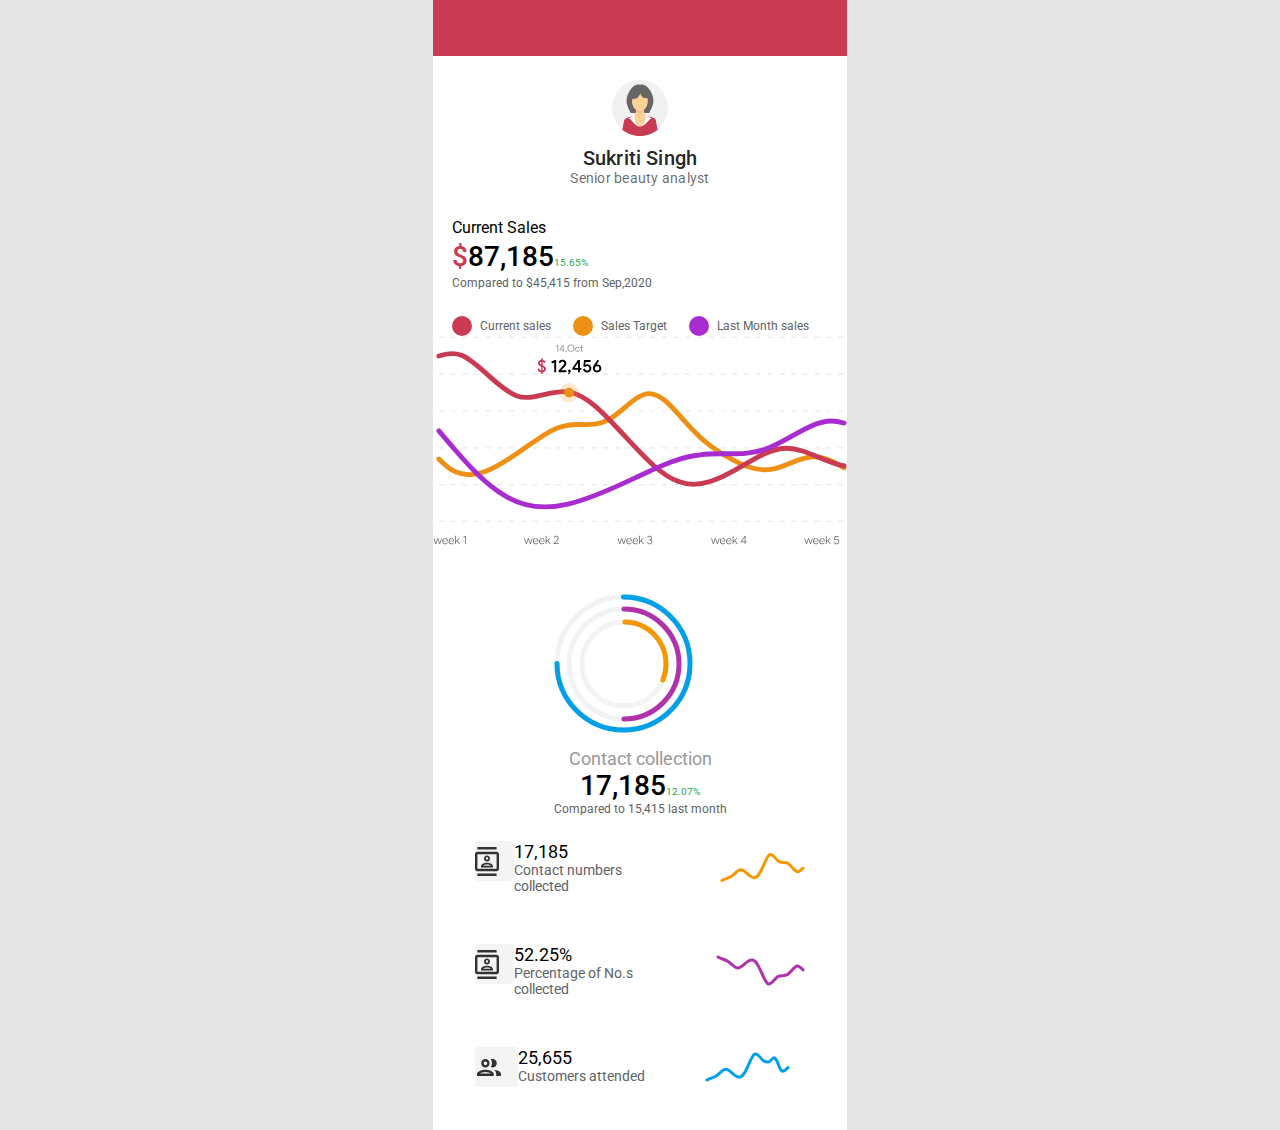
==== DashBoard.html @ fba741db "Initial commit" ====
<!DOCTYPE html>
<html lang="en">
  <head>
    <meta charset="UTF-8" />
    <meta http-equiv="X-UA-Compatible" content="IE=edge" />
    <meta name="viewport" content="width=device-width, initial-scale=1.0" />
    <title>Document</title>
    <link rel="stylesheet" href="./styles/index.css" />
    <link rel="stylesheet" href="./styles/dashboard.css" />
  </head>
  <body>
    <div class="main-container">
      <nav></nav>
      <section class="customer-profile">
        <img src="./assets/profile.svg" />
        <h2>Sukriti Singh</h2>
        <p>Senior beauty analyst</p>
      </section>
      <section class="sales">
        <p class="current_sale">Current Sales</p>
        <h1>
          <span class="dollar">$</span>87,185<span class="rate">15.65%</span>
        </h1>
        <p class="compared">Compared to $45,415 from Sep,2020</p>
        <div class="group">
          <div class="item">
            <div class="circle red"></div>
            <p>Current sales</p>
          </div>
          <div class="item">
            <div class="circle orange"></div>
            <p>Sales Target</p>
          </div>
          <div class="item">
            <div class="circle purple"></div>
            <p>Last Month sales</p>
          </div>
        </div>
      </section>
      <section class="chart">
        <img src="./assets/chart1.svg" />
      </section>

      <!-- conatct -->

      <section class="contact-collection">
        <div class="info">
          <img src="./assets//circle1.svg" />
          <h5>Contact collection</h5>
          <h6>17,185<span class="rate">12.07%</span></h6>
          <p>Compared to 15,415 last month</p>
        </div>
        <div class="represtation">
          <div class="content">
            <div class="img_wrapper">
              <img src="/assets/contact.svg" />
            </div>
            <div>
              <h4>17,185</h4>
              <p>Contact numbers collected</p>
            </div>
            <img class="intersection" src="/assets/Intersect.svg" />
          </div>
          <div class="content">
            <div class="img_wrapper">
              <img src="/assets/contact.svg" />
            </div>
            <div>
              <h4>52.25%</h4>
              <p>Percentage of No.s collected</p>
            </div>
            <img class="intersection" src="/assets/Intersect1.svg" />
          </div>
          <div class="content">
            <div class="img_wrapper">
              <img src="/assets/customer.svg" />
            </div>
            <div>
              <h4>25,655</h4>
              <p>Customers attended</p>
            </div>
            <img class="intersection" src="/assets/Intersect2.svg" />
          </div>
        </div>
      </section>
    </div>
  </body>
</html>
---- styles/index.css ----
@import url("https://fonts.googleapis.com/css2?family=Roboto:ital,wght@0,300;0,400;0,500;0,700;1,700&display=swap");
@import url("https://fonts.googleapis.com/css2?family=Inter:wght@100;200;300;400;500&family=Roboto:ital,wght@0,300;0,400;0,500;0,700;1,700&display=swap");

* {
  margin: 0;
  padding: 0;
  box-sizing: border-box;
}
:root {
  --primary-color: #c83b53;
  --interFont: "Inter", sans-serif;
  --lightWeight: 400;
  --mediumWeight: 500;
  --primaryFontSize: 16px;
}
body {
  margin: 0 !important;
  background-color: #e5e5e5;
  font-family: "Roboto", sans-serif;
}
.main-container {
  max-width: 414px;
  margin-left: auto;
  margin-right: auto;
  min-height: 100vh;
  height: 100%;
  position: relative;
}

button {
  outline: none;
  border: none;
  cursor: pointer;
}
nav {
  background-color: #c83b53;
  width: 100%;
  height: 56px;
  max-width: 414px;
  margin-left: auto;
  margin-right: auto;
}
section {
  background-color: #fff;
}

.customer-profile {
  display: grid;
  place-content: center;
  padding: 24px 0px;
}
.customer-profile img {
  margin-left: auto;
  margin-right: auto;
  margin-bottom: 10px;
}
.customer-profile h2 {
  font-weight: var(--mediumWeight);
  font-size: 20px;
  text-align: center;
  letter-spacing: 0.15px;
  color: rgba(0, 0, 0, 0.87);
}
.customer-profile p {
  font-weight: var(--lightWeight);
  font-size: 14px;
  text-align: center;
  letter-spacing: 0.25px;
  color: rgba(0, 0, 0, 0.6);
}
.rate {
  font-weight: 400;
  font-size: 10px;
  color: #1eaa4b;
}
.circle {
  width: 20px;
  height: 20px;
  border-radius: 50%;
}
.red {
  background: #c83b53;
}
.orange {
  background: #ed9013;
}
.purple {
  background: #a82cd0;
}
.blue {
  background: linear-gradient(180deg, #4eb4f9 0%, #4ee7e8 100%);
}
.percent {
  color: var(--primary-color);
}

.sidenav {
  height: 100%;
  width: 0;
  position: absolute;
  z-index: 1;
  top: 0;
  left: 0;
  background-color: #fff;
  overflow-x: hidden;
  transition: 0.5s;
  padding-top: 60px;
}

.sidenav a {
  padding: 8px 8px 8px 32px;
  text-decoration: none;
  font-size: 25px;
  color: #818181;
  display: block;
  transition: 0.3s;
}

.sidenav a:hover {
  color: #f1f1f1;
}

.sidenav .closebtn {
  position: absolute;
  top: 0;
  right: 25px;
  font-size: 36px;
  margin-left: 50px;
}
---- styles/dashboard.css ----
.sales {
  padding: 8px 19px 0px 19px;
}
.sales .current_sales {
  font-weight: 400;
  font-size: 18px;
  color: #979797;
}
.sales h1 {
  font-weight: 500;
  font-size: 28px;
  color: #000;
  margin: 3px 0px;
}
.dollar {
  color: var(--primary-color);
}
.compared {
  font-weight: 400;
  font-size: 12px;
  color: #5e6265;
}
.group,
.group .item {
  display: flex;
  align-items: center;
}
.group {
  margin-top: 26px;
  gap: 22px;
}
.group .item {
  gap: 8px;
}
.group .item p {
  font-weight: 400;
  font-size: 12px;
  color: #5e6265;
}
.chart img {
  width: 100%;
  object-fit: cover;
}
.contact-collection {
  padding: 43px 42px;
}
.contact-collection .info {
  display: grid;
  place-content: center;
}
.info h5 {
  margin-top: 15px;
  font-weight: 400;
  font-size: 18px;
  color: #979797;
  text-align: center;
}
.info h6 {
  font-weight: 500;
  font-size: 28px;
  color: #000000;
  text-align: center;
}
.info p {
  font-weight: 400;
  font-size: 12px;
  color: #5e6265;
  text-align: center;
}
.represtation {
  display: grid;
  gap: 25px;
}
.represtation .content {
  margin-top: 25px;
  display: flex;
}
.content h4 {
  font-weight: 400;
  font-size: 18px;
  color: #000000;
}
.content p {
  font-weight: 400;
  font-size: 14px;
  color: #5e6265;
}
.content .img_wrapper img {
  width: 24px;
  margin-right: 15px;
}
.content .img_wrapper {
  width: 43px;
  height: 40px;
  background: #f4f4f4;
  border-radius: 3px;
  display: grid;
  place-content: center;
}
.intersection {
  margin-left: 60px;
}
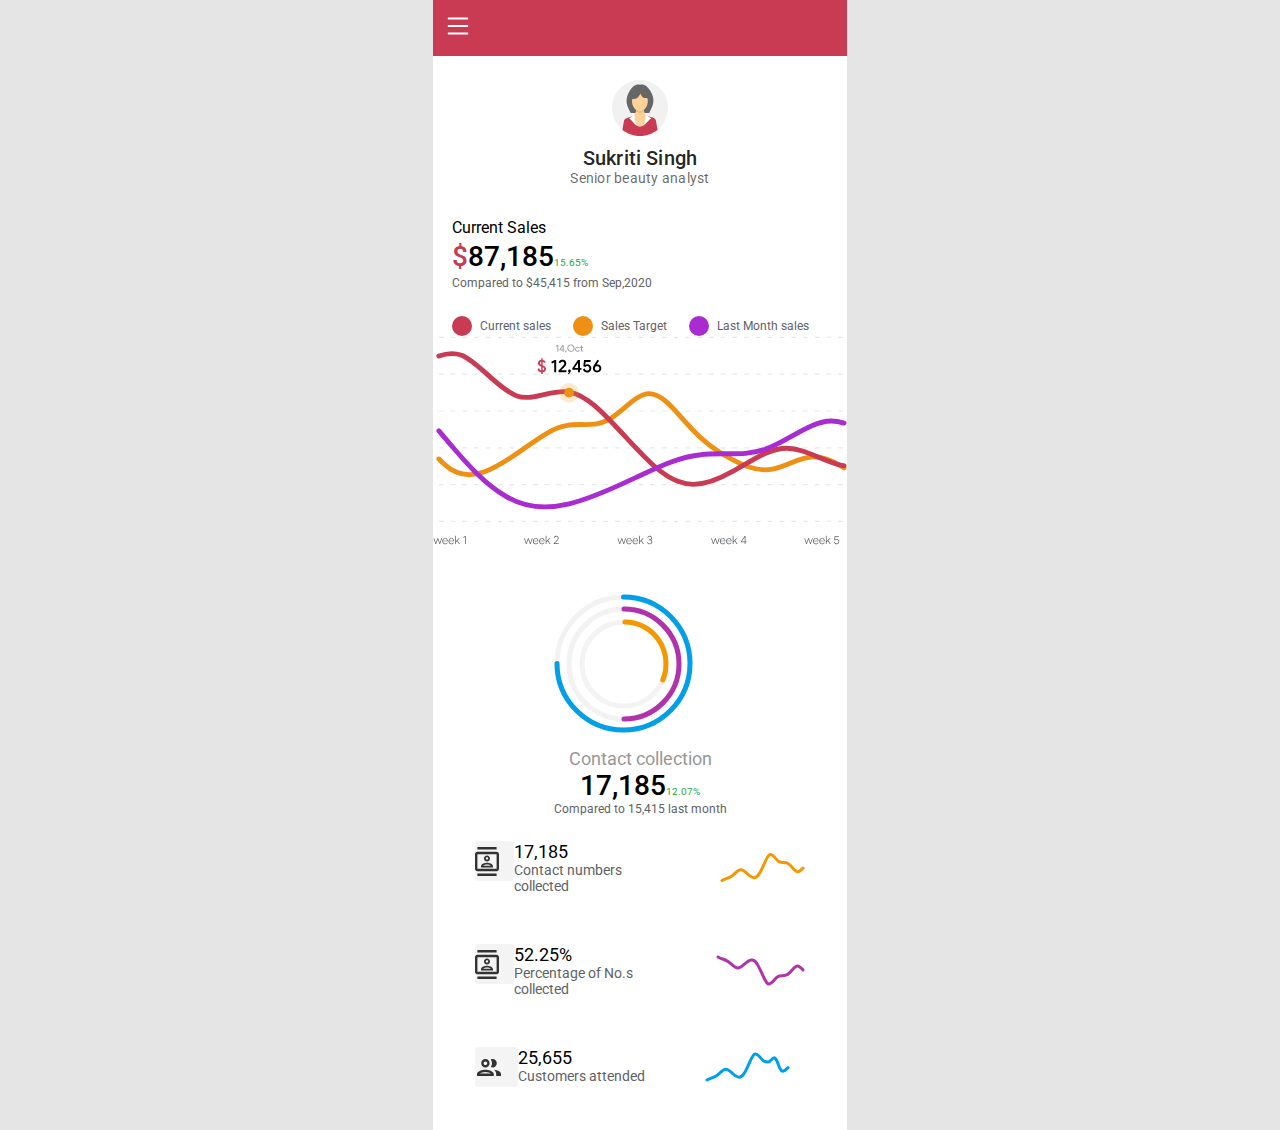
==== commit 487f24b8: "added icons" ====
--- a/DashBoard.html
+++ b/DashBoard.html
@@ -4,13 +4,209 @@
     <meta charset="UTF-8" />
     <meta http-equiv="X-UA-Compatible" content="IE=edge" />
     <meta name="viewport" content="width=device-width, initial-scale=1.0" />
-    <title>Document</title>
+    <title>Beautgenics</title>
     <link rel="stylesheet" href="./styles/index.css" />
     <link rel="stylesheet" href="./styles/dashboard.css" />
   </head>
   <body>
     <div class="main-container">
-      <nav></nav>
+      <div id="mySidenav" class="sidenav">
+        <a href="javascript:void(0)" class="closebtn" onclick="closeNav()"
+          >&times;</a
+        >
+        <div class="nav_intro">
+          <img src="./assets/profile.svg" />
+          <h1>Sukriti Singh</h1>
+          <h2>Senior beauty analyst</h2>
+        </div>
+        <hr />
+        <div class="health">Health & Glow, 18th Main Road, HSR, Sector II</div>
+        <hr />
+        <h6>Quick Access</h6>
+        <section id="navigate_to">
+          <div class="nav_item" onclick="window.location.href='Home.html';">
+            <svg
+              xmlns="http://www.w3.org/2000/svg"
+              width="16"
+              height="16"
+              fill="currentColor"
+              class="bi bi-house-door"
+              viewBox="0 0 16 16"
+            >
+              <path
+                d="M8.354 1.146a.5.5 0 0 0-.708 0l-6 6A.5.5 0 0 0 1.5 7.5v7a.5.5 0 0 0 .5.5h4.5a.5.5 0 0 0 .5-.5v-4h2v4a.5.5 0 0 0 .5.5H14a.5.5 0 0 0 .5-.5v-7a.5.5 0 0 0-.146-.354L13 5.793V2.5a.5.5 0 0 0-.5-.5h-1a.5.5 0 0 0-.5.5v1.293L8.354 1.146ZM2.5 14V7.707l5.5-5.5 5.5 5.5V14H10v-4a.5.5 0 0 0-.5-.5h-3a.5.5 0 0 0-.5.5v4H2.5Z"
+              />
+            </svg>
+            <p>Home</p>
+          </div>
+          <div class="nav_item">
+            <svg
+              xmlns="http://www.w3.org/2000/svg"
+              width="16"
+              height="16"
+              fill="currentColor"
+              class="bi bi-bag"
+              viewBox="0 0 16 16"
+            >
+              <path
+                d="M8 1a2.5 2.5 0 0 1 2.5 2.5V4h-5v-.5A2.5 2.5 0 0 1 8 1zm3.5 3v-.5a3.5 3.5 0 1 0-7 0V4H1v10a2 2 0 0 0 2 2h10a2 2 0 0 0 2-2V4h-3.5zM2 5h12v9a1 1 0 0 1-1 1H3a1 1 0 0 1-1-1V5z"
+              />
+            </svg>
+            <p>Sales</p>
+          </div>
+          <div class="nav_item">
+            <svg
+              xmlns="http://www.w3.org/2000/svg"
+              width="16"
+              height="16"
+              fill="currentColor"
+              class="bi bi-clock"
+              viewBox="0 0 16 16"
+            >
+              <path
+                d="M8 3.5a.5.5 0 0 0-1 0V9a.5.5 0 0 0 .252.434l3.5 2a.5.5 0 0 0 .496-.868L8 8.71V3.5z"
+              />
+              <path
+                d="M8 16A8 8 0 1 0 8 0a8 8 0 0 0 0 16zm7-8A7 7 0 1 1 1 8a7 7 0 0 1 14 0z"
+              />
+            </svg>
+            <p>Sales History</p>
+          </div>
+          <div
+            onclick="window.location.href='LeaderBoard.html';"
+            class="nav_item"
+          >
+            <svg
+              xmlns="http://www.w3.org/2000/svg"
+              width="16"
+              height="16"
+              fill="currentColor"
+              class="bi bi-bar-chart-fill"
+              viewBox="0 0 16 16"
+            >
+              <path
+                d="M1 11a1 1 0 0 1 1-1h2a1 1 0 0 1 1 1v3a1 1 0 0 1-1 1H2a1 1 0 0 1-1-1v-3zm5-4a1 1 0 0 1 1-1h2a1 1 0 0 1 1 1v7a1 1 0 0 1-1 1H7a1 1 0 0 1-1-1V7zm5-5a1 1 0 0 1 1-1h2a1 1 0 0 1 1 1v12a1 1 0 0 1-1 1h-2a1 1 0 0 1-1-1V2z"
+              />
+            </svg>
+            <p>Leaderboards</p>
+          </div>
+          <div
+            onclick="window.location.href='DashBoard.html';"
+            class="nav_item"
+          >
+            <svg
+              xmlns="http://www.w3.org/2000/svg"
+              width="16"
+              height="16"
+              fill="currentColor"
+              class="bi bi-file-bar-graph"
+              viewBox="0 0 16 16"
+            >
+              <path
+                d="M4.5 12a.5.5 0 0 1-.5-.5v-2a.5.5 0 0 1 .5-.5h1a.5.5 0 0 1 .5.5v2a.5.5 0 0 1-.5.5h-1zm3 0a.5.5 0 0 1-.5-.5v-4a.5.5 0 0 1 .5-.5h1a.5.5 0 0 1 .5.5v4a.5.5 0 0 1-.5.5h-1zm3 0a.5.5 0 0 1-.5-.5v-6a.5.5 0 0 1 .5-.5h1a.5.5 0 0 1 .5.5v6a.5.5 0 0 1-.5.5h-1z"
+              />
+              <path
+                d="M4 0a2 2 0 0 0-2 2v12a2 2 0 0 0 2 2h8a2 2 0 0 0 2-2V2a2 2 0 0 0-2-2H4zm0 1h8a1 1 0 0 1 1 1v12a1 1 0 0 1-1 1H4a1 1 0 0 1-1-1V2a1 1 0 0 1 1-1z"
+              />
+            </svg>
+            <p>Dashboard</p>
+          </div>
+          <div class="nav_item">
+            <svg
+              xmlns="http://www.w3.org/2000/svg"
+              width="16"
+              height="16"
+              fill="currentColor"
+              class="bi bi-box-arrow-right"
+              viewBox="0 0 16 16"
+            >
+              <path
+                fill-rule="evenodd"
+                d="M10 12.5a.5.5 0 0 1-.5.5h-8a.5.5 0 0 1-.5-.5v-9a.5.5 0 0 1 .5-.5h8a.5.5 0 0 1 .5.5v2a.5.5 0 0 0 1 0v-2A1.5 1.5 0 0 0 9.5 2h-8A1.5 1.5 0 0 0 0 3.5v9A1.5 1.5 0 0 0 1.5 14h8a1.5 1.5 0 0 0 1.5-1.5v-2a.5.5 0 0 0-1 0v2z"
+              />
+              <path
+                fill-rule="evenodd"
+                d="M15.854 8.354a.5.5 0 0 0 0-.708l-3-3a.5.5 0 0 0-.708.708L14.293 7.5H5.5a.5.5 0 0 0 0 1h8.793l-2.147 2.146a.5.5 0 0 0 .708.708l3-3z"
+              />
+            </svg>
+            <p>Logout</p>
+          </div>
+        </section>
+        <hr />
+        <h6>Inventory sync</h6>
+        <p class="last_sync">Last sync at 12.15pm , 12 oct</p>
+        <h4>
+          <svg
+            xmlns="http://www.w3.org/2000/svg"
+            width="16"
+            height="16"
+            fill="currentColor"
+            class="bi bi-arrow-repeat"
+            viewBox="0 0 16 16"
+          >
+            <path
+              d="M11.534 7h3.932a.25.25 0 0 1 .192.41l-1.966 2.36a.25.25 0 0 1-.384 0l-1.966-2.36a.25.25 0 0 1 .192-.41zm-11 2h3.932a.25.25 0 0 0 .192-.41L2.692 6.23a.25.25 0 0 0-.384 0L.342 8.59A.25.25 0 0 0 .534 9z"
+            />
+            <path
+              fill-rule="evenodd"
+              d="M8 3c-1.552 0-2.94.707-3.857 1.818a.5.5 0 1 1-.771-.636A6.002 6.002 0 0 1 13.917 7H12.9A5.002 5.002 0 0 0 8 3zM3.1 9a5.002 5.002 0 0 0 8.757 2.182.5.5 0 1 1 .771.636A6.002 6.002 0 0 1 2.083 9H3.1z"
+            />
+          </svg>
+          Sync now
+        </h4>
+        <h4>
+          <svg
+            xmlns="http://www.w3.org/2000/svg"
+            width="16"
+            height="16"
+            fill="currentColor"
+            class="bi bi-arrow-clockwise"
+            viewBox="0 0 16 16"
+          >
+            <path
+              fill-rule="evenodd"
+              d="M8 3a5 5 0 1 0 4.546 2.914.5.5 0 0 1 .908-.417A6 6 0 1 1 8 2v1z"
+            />
+            <path
+              d="M8 4.466V.534a.25.25 0 0 1 .41-.192l2.36 1.966c.12.1.12.284 0 .384L8.41 4.658A.25.25 0 0 1 8 4.466z"
+            />
+          </svg>
+          Refresh products
+        </h4>
+        <div class="nav-footer">
+          <svg
+            xmlns="http://www.w3.org/2000/svg"
+            width="16"
+            height="16"
+            fill="currentColor"
+            class="bi bi-globe"
+            viewBox="0 0 16 16"
+          >
+            <path
+              d="M0 8a8 8 0 1 1 16 0A8 8 0 0 1 0 8zm7.5-6.923c-.67.204-1.335.82-1.887 1.855A7.97 7.97 0 0 0 5.145 4H7.5V1.077zM4.09 4a9.267 9.267 0 0 1 .64-1.539 6.7 6.7 0 0 1 .597-.933A7.025 7.025 0 0 0 2.255 4H4.09zm-.582 3.5c.03-.877.138-1.718.312-2.5H1.674a6.958 6.958 0 0 0-.656 2.5h2.49zM4.847 5a12.5 12.5 0 0 0-.338 2.5H7.5V5H4.847zM8.5 5v2.5h2.99a12.495 12.495 0 0 0-.337-2.5H8.5zM4.51 8.5a12.5 12.5 0 0 0 .337 2.5H7.5V8.5H4.51zm3.99 0V11h2.653c.187-.765.306-1.608.338-2.5H8.5zM5.145 12c.138.386.295.744.468 1.068.552 1.035 1.218 1.65 1.887 1.855V12H5.145zm.182 2.472a6.696 6.696 0 0 1-.597-.933A9.268 9.268 0 0 1 4.09 12H2.255a7.024 7.024 0 0 0 3.072 2.472zM3.82 11a13.652 13.652 0 0 1-.312-2.5h-2.49c.062.89.291 1.733.656 2.5H3.82zm6.853 3.472A7.024 7.024 0 0 0 13.745 12H11.91a9.27 9.27 0 0 1-.64 1.539 6.688 6.688 0 0 1-.597.933zM8.5 12v2.923c.67-.204 1.335-.82 1.887-1.855.173-.324.33-.682.468-1.068H8.5zm3.68-1h2.146c.365-.767.594-1.61.656-2.5h-2.49a13.65 13.65 0 0 1-.312 2.5zm2.802-3.5a6.959 6.959 0 0 0-.656-2.5H12.18c.174.782.282 1.623.312 2.5h2.49zM11.27 2.461c.247.464.462.98.64 1.539h1.835a7.024 7.024 0 0 0-3.072-2.472c.218.284.418.598.597.933zM10.855 4a7.966 7.966 0 0 0-.468-1.068C9.835 1.897 9.17 1.282 8.5 1.077V4h2.355z"
+            />
+          </svg>
+          English (US) . Privacy . Terms & Cond
+        </div>
+      </div>
+
+      <nav>
+        <span style="cursor: pointer" onclick="openNav()"
+          ><svg
+            xmlns="http://www.w3.org/2000/svg"
+            width="50"
+            height="30"
+            fill="#fff"
+            class="bi bi-list"
+            viewBox="0 0 16 16"
+          >
+            <path
+              fill-rule="evenodd"
+              d="M2.5 12a.5.5 0 0 1 .5-.5h10a.5.5 0 0 1 0 1H3a.5.5 0 0 1-.5-.5zm0-4a.5.5 0 0 1 .5-.5h10a.5.5 0 0 1 0 1H3a.5.5 0 0 1-.5-.5zm0-4a.5.5 0 0 1 .5-.5h10a.5.5 0 0 1 0 1H3a.5.5 0 0 1-.5-.5z"
+            />
+          </svg>
+        </span>
+      </nav>
       <section class="customer-profile">
         <img src="./assets/profile.svg" />
         <h2>Sukriti Singh</h2>
@@ -84,5 +280,7 @@
         </div>
       </section>
     </div>
+
+    <script src="./scripts/index.js"></script>
   </body>
 </html>
--- a/styles/index.css
+++ b/styles/index.css
@@ -1,6 +1,6 @@
 @import url("https://fonts.googleapis.com/css2?family=Roboto:ital,wght@0,300;0,400;0,500;0,700;1,700&display=swap");
 @import url("https://fonts.googleapis.com/css2?family=Inter:wght@100;200;300;400;500&family=Roboto:ital,wght@0,300;0,400;0,500;0,700;1,700&display=swap");
-
+@import url("https://cdn.jsdelivr.net/npm/bootstrap-icons@1.3.0/font/bootstrap-icons.css");
 * {
   margin: 0;
   padding: 0;
@@ -39,6 +39,8 @@
   max-width: 414px;
   margin-left: auto;
   margin-right: auto;
+  display: flex;
+  align-items: center;
 }
 section {
   background-color: #fff;
@@ -116,8 +118,9 @@
   transition: 0.3s;
 }
 
-.sidenav a:hover {
-  color: #f1f1f1;
+.sidenav .nav_item:hover {
+  color: var(--primary-color);
+  background: rgba(200, 59, 83, 0.08);
 }
 
 .sidenav .closebtn {
@@ -127,3 +130,114 @@
   font-size: 36px;
   margin-left: 50px;
 }
+.background-fff {
+  height: 100vh;
+  background-color: #fff;
+}
+#splash-screen {
+  position: absolute;
+  top: 0;
+  left: 0;
+  right: 0;
+  bottom: 0;
+  background: #fff;
+  width: 100%;
+  height: 100%;
+  z-index: 9999;
+  display: flex;
+  flex-direction: column;
+  justify-content: center;
+  align-items: center;
+}
+.loader {
+  margin-top: 30px;
+  border: 3px solid #e5e5e5;
+  border-top: 3px solid #c83b53;
+  border-radius: 50%;
+  width: 25px;
+  height: 25px;
+  animation: spin 2s linear infinite;
+}
+@keyframes spin {
+  0% {
+    transform: rotate(0deg);
+  }
+  100% {
+    transform: rotate(360deg);
+  }
+}
+.nav_intro {
+  padding: 31px 22px 12px 22px;
+}
+.nav_intro h1 {
+  margin-top: 12px;
+  margin-bottom: 1px;
+  font-weight: 500;
+  font-size: 20px;
+  color: rgba(0, 0, 0, 0.87);
+}
+.nav_intro h2 {
+  font-weight: 400;
+  font-size: 14px;
+  letter-spacing: 0.25px;
+  color: rgba(0, 0, 0, 0.6);
+}
+hr {
+  border: 0.5 solid var(--primary-color);
+}
+.health {
+  font-weight: 400;
+  font-size: 13px;
+  color: #000000;
+  padding: 15px 22px;
+}
+.sidenav h6 {
+  font-weight: 400;
+  font-size: 12px;
+  letter-spacing: 0.05em;
+  color: #5e6265;
+  margin: 5px 22px;
+}
+#navigate_to {
+  padding: 8px 22px;
+}
+#navigate_to .nav_item {
+  display: flex;
+  height: 48px;
+  align-items: center;
+  cursor: pointer;
+  padding: 16px;
+  gap: 10px;
+}
+#navigate_to .nav_item p {
+  font-weight: 400;
+  font-size: 14px;
+}
+.last_sync {
+  font-weight: 400;
+  font-size: 12px;
+  color: #c83b53;
+  padding: 8px 22px;
+}
+#mySidenav h4 {
+  font-weight: 400;
+  font-size: 14px;
+  color: #000000;
+  padding: 8px 22px;
+  cursor: pointer;
+}
+#mySidenav h4:hover {
+  color: var(--primary-color);
+}
+.nav-footer {
+  position: absolute;
+  left: 22px;
+  bottom: 22px;
+  font-weight: 400;
+  font-size: 12px;
+  letter-spacing: 1.25px;
+  color: #5e6265;
+  display: flex;
+  align-items: center;
+  gap: 5px;
+}
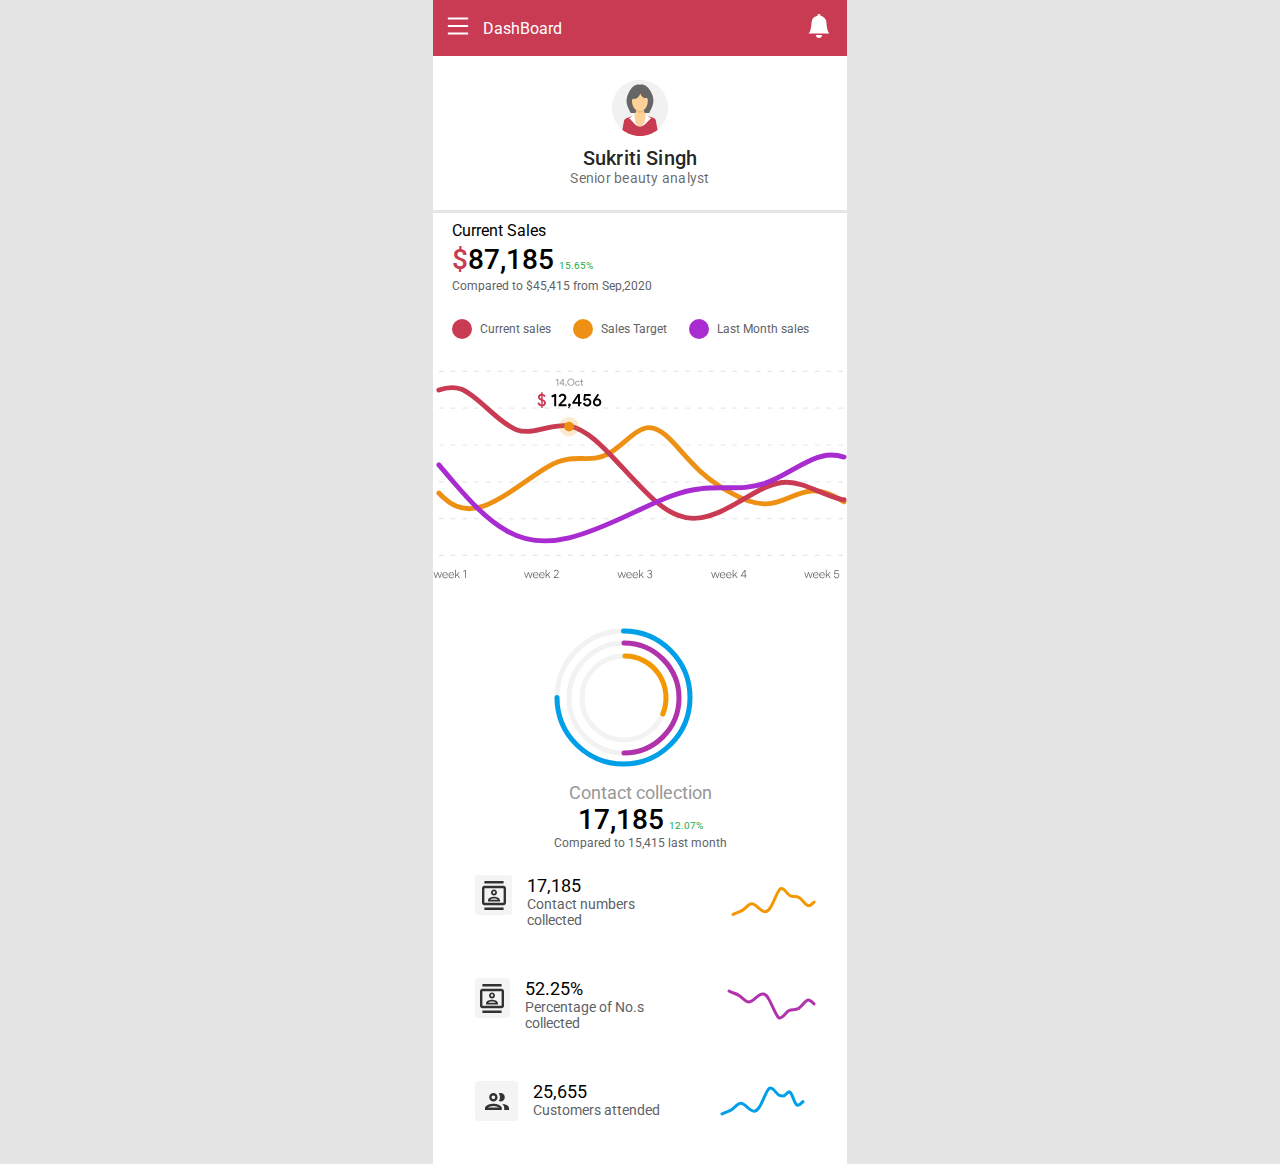
==== commit 77bb389c: "removed bugs" ====
--- a/DashBoard.html
+++ b/DashBoard.html
@@ -20,7 +20,21 @@
           <h2>Senior beauty analyst</h2>
         </div>
         <hr />
-        <div class="health">Health & Glow, 18th Main Road, HSR, Sector II</div>
+        <div class="health"> <svg
+          xmlns="http://www.w3.org/2000/svg"
+          width="16"
+          height="16"
+          fill="#c83b53"
+          class="bi bi-geo-alt"
+          viewBox="0 0 16 16"
+        >
+          <path
+            d="M12.166 8.94c-.524 1.062-1.234 2.12-1.96 3.07A31.493 31.493 0 0 1 8 14.58a31.481 31.481 0 0 1-2.206-2.57c-.726-.95-1.436-2.008-1.96-3.07C3.304 7.867 3 6.862 3 6a5 5 0 0 1 10 0c0 .862-.305 1.867-.834 2.94zM8 16s6-5.686 6-10A6 6 0 0 0 2 6c0 4.314 6 10 6 10z"
+          />
+          <path
+            d="M8 8a2 2 0 1 1 0-4 2 2 0 0 1 0 4zm0 1a3 3 0 1 0 0-6 3 3 0 0 0 0 6z"
+          />
+          </svg>Health & Glow, 18th Main Road, HSR, Sector II</div>
         <hr />
         <h6>Quick Access</h6>
         <section id="navigate_to">
@@ -189,23 +203,40 @@
           English (US) . Privacy . Terms & Cond
         </div>
       </div>
-
+      <!-- navbar -->
       <nav>
-        <span style="cursor: pointer" onclick="openNav()"
-          ><svg
+        <div class="start-content-nav">
+          <span style="cursor: pointer" onclick="openNav()"
+            ><svg
+              xmlns="http://www.w3.org/2000/svg"
+              width="50"
+              height="30"
+              fill="#fff"
+              class="bi bi-list"
+              viewBox="0 0 16 16"
+            >
+              <path
+                fill-rule="evenodd"
+                d="M2.5 12a.5.5 0 0 1 .5-.5h10a.5.5 0 0 1 0 1H3a.5.5 0 0 1-.5-.5zm0-4a.5.5 0 0 1 .5-.5h10a.5.5 0 0 1 0 1H3a.5.5 0 0 1-.5-.5zm0-4a.5.5 0 0 1 .5-.5h10a.5.5 0 0 1 0 1H3a.5.5 0 0 1-.5-.5z"
+              />
+            </svg>
+          </span>
+          <p>DashBoard</p>
+        </div>
+        <div>
+          <svg
             xmlns="http://www.w3.org/2000/svg"
-            width="50"
-            height="30"
+            width="24"
+            height="24"
             fill="#fff"
-            class="bi bi-list"
+            class="bi bi-bell-fill"
             viewBox="0 0 16 16"
           >
             <path
-              fill-rule="evenodd"
-              d="M2.5 12a.5.5 0 0 1 .5-.5h10a.5.5 0 0 1 0 1H3a.5.5 0 0 1-.5-.5zm0-4a.5.5 0 0 1 .5-.5h10a.5.5 0 0 1 0 1H3a.5.5 0 0 1-.5-.5zm0-4a.5.5 0 0 1 .5-.5h10a.5.5 0 0 1 0 1H3a.5.5 0 0 1-.5-.5z"
+              d="M8 16a2 2 0 0 0 2-2H6a2 2 0 0 0 2 2zm.995-14.901a1 1 0 1 0-1.99 0A5.002 5.002 0 0 0 3 6c0 1.098-.5 6-2 7h14c-1.5-1-2-5.902-2-7 0-2.42-1.72-4.44-4.005-4.901z"
             />
           </svg>
-        </span>
+        </div>
       </nav>
       <section class="customer-profile">
         <img src="./assets/profile.svg" />
--- a/styles/index.css
+++ b/styles/index.css
@@ -41,6 +41,8 @@
   margin-right: auto;
   display: flex;
   align-items: center;
+  justify-content: space-between;
+  padding-right: 16px;
 }
 section {
   background-color: #fff;
@@ -71,9 +73,11 @@
   color: rgba(0, 0, 0, 0.6);
 }
 .rate {
+  display: inline-block;
   font-weight: 400;
   font-size: 10px;
   color: #1eaa4b;
+  padding-left: 5px;
 }
 .circle {
   width: 20px;
@@ -186,6 +190,9 @@
   border: 0.5 solid var(--primary-color);
 }
 .health {
+  display: flex;
+  gap: 5px;
+  align-items: center;
   font-weight: 400;
   font-size: 13px;
   color: #000000;
@@ -241,3 +248,22 @@
   align-items: center;
   gap: 5px;
 }
+.start-content-nav {
+  display: flex;
+  align-items: center;
+  flex: 1;
+}
+.start-content-nav p {
+  font-weight: 400;
+  font-size: 16px;
+  color: #ffffff;
+}
+hr {
+  height: 0px !important;
+  border: 0.001px solid rgba(200, 59, 83, 0.5);
+}
+*::-webkit-scrollbar {
+  height: 2px;
+  width: 10px;
+  background-color: #e5e5e5;
+}
--- a/styles/dashboard.css
+++ b/styles/dashboard.css
@@ -1,4 +1,5 @@
 .sales {
+  margin-top: 3px;
   padding: 8px 19px 0px 19px;
 }
 .sales .current_sales {
@@ -36,6 +37,9 @@
   font-weight: 400;
   font-size: 12px;
   color: #5e6265;
+}
+.chart {
+  padding-top: 31px;
 }
 .chart img {
   width: 100%;
@@ -87,7 +91,6 @@
 }
 .content .img_wrapper img {
   width: 24px;
-  margin-right: 15px;
 }
 .content .img_wrapper {
   width: 43px;
@@ -96,6 +99,7 @@
   border-radius: 3px;
   display: grid;
   place-content: center;
+  margin-right: 15px;
 }
 .intersection {
   margin-left: 60px;
